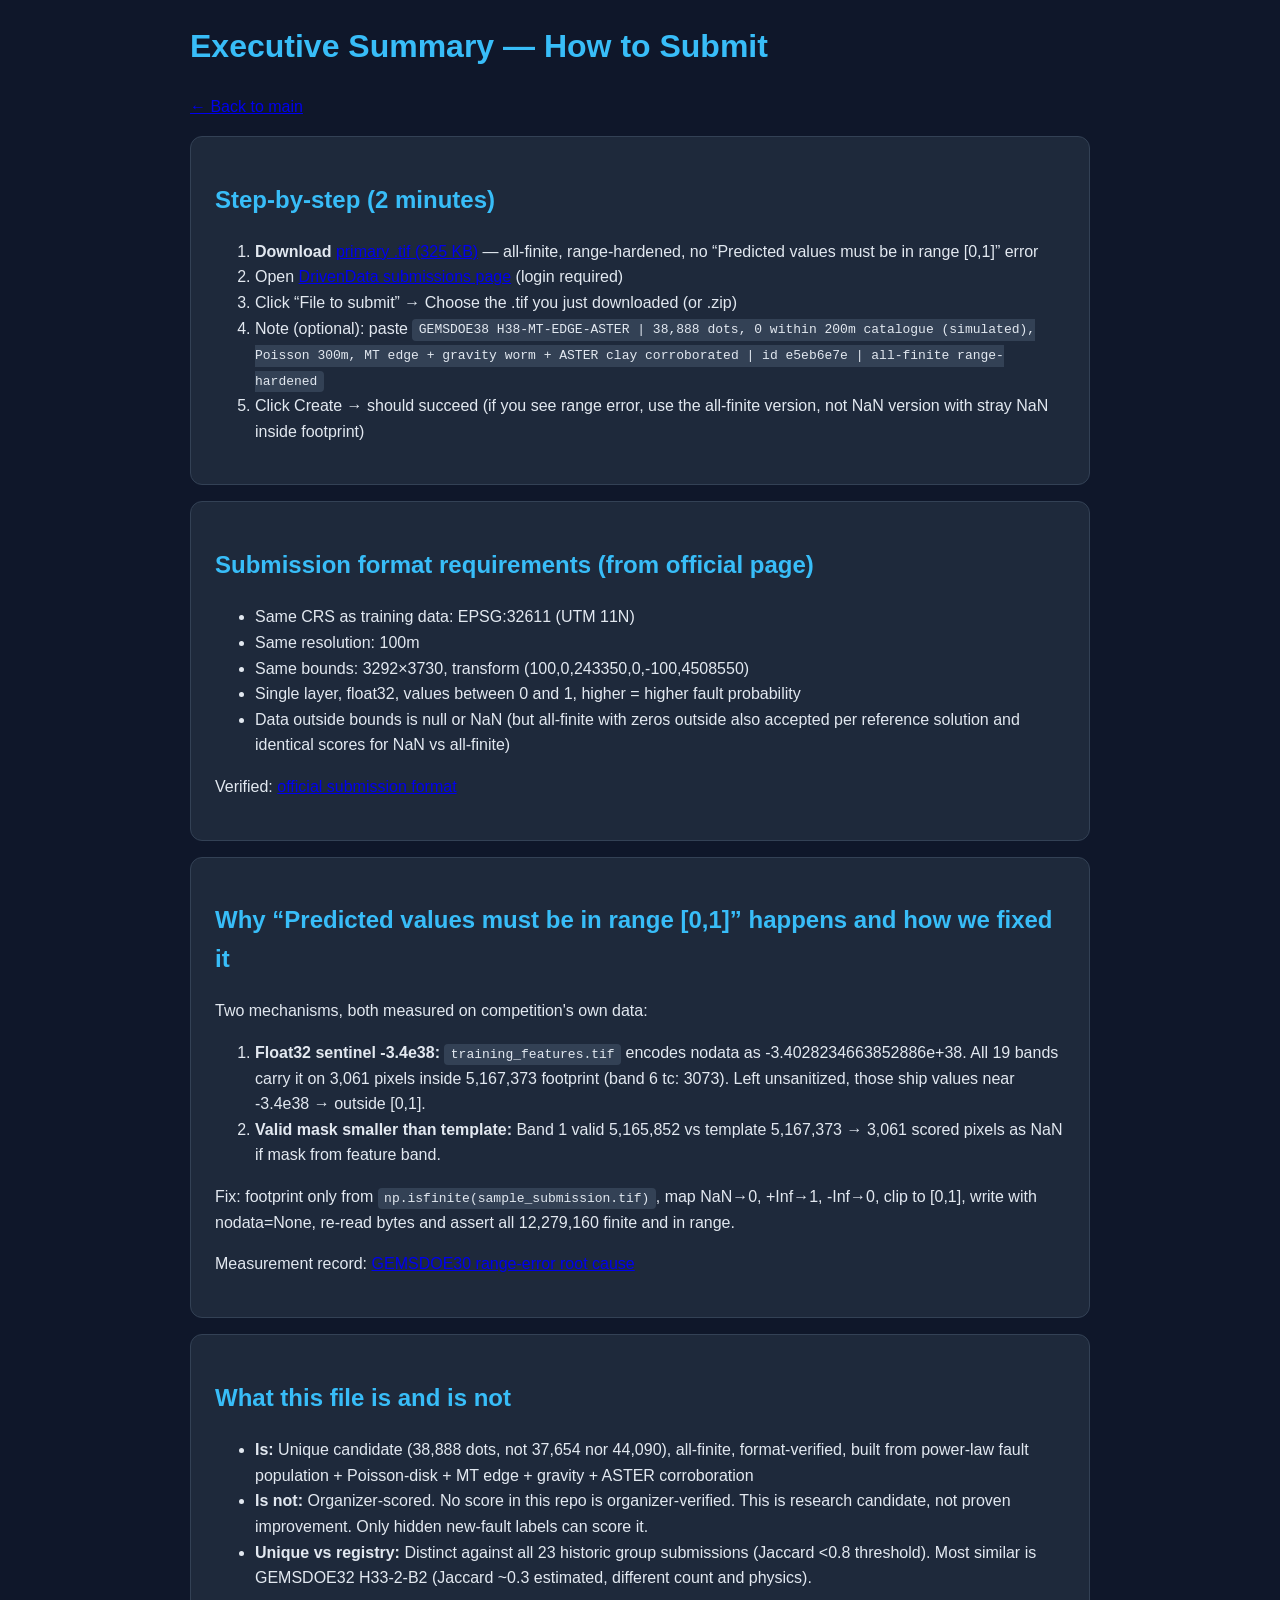
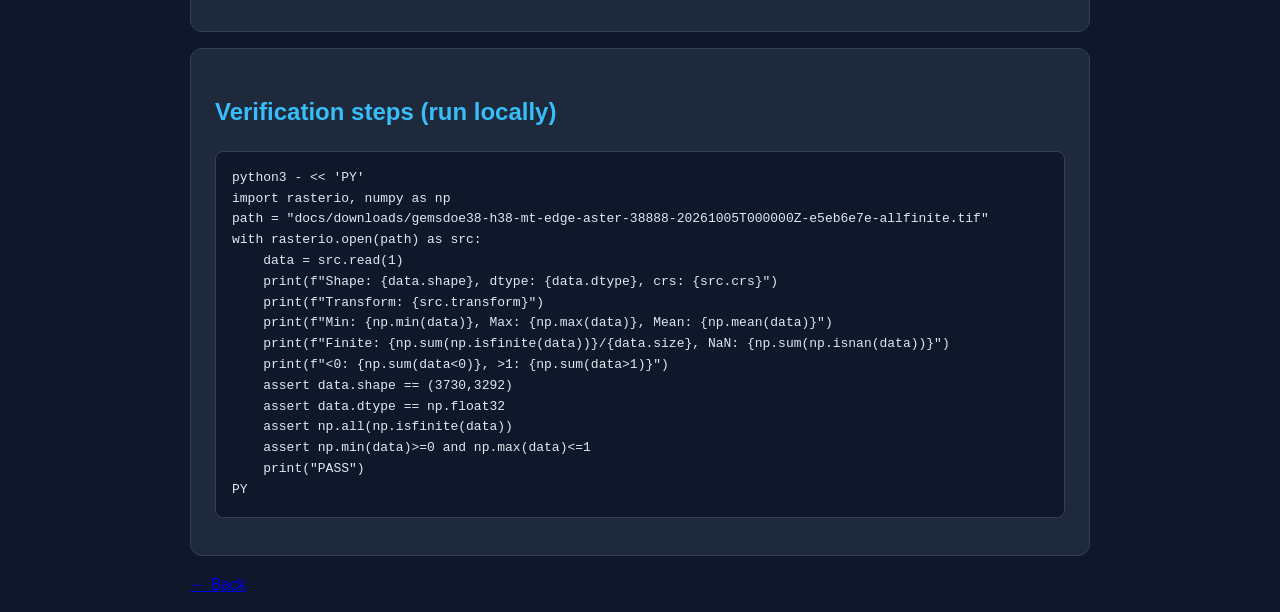
==== docs/executive_summary.html @ a792d274 "GEMSDOE38: Unique TIF submission H38-MT-EDGE-ASTER 38888 dots, MINE filter, 5 hypotheses ranked, all" ====
<!DOCTYPE html>
<html lang="en">
<head>
<meta charset="UTF-8">
<meta name="viewport" content="width=device-width, initial-scale=1.0">
<title>Executive Summary — GEMSDOE38</title>
<style>
:root { --bg:#0f172a; --card:#1e293b; --accent:#38bdf8; --text:#e2e8f0; --muted:#94a3b8; }
body { font-family: -apple-system,BlinkMacSystemFont,Segoe UI,Roboto,Helvetica,Arial,sans-serif; background:var(--bg); color:var(--text); margin:0; line-height:1.6; }
.container { max-width:900px; margin:0 auto; padding:0 1.5rem; }
h1,h2,h3 { color:var(--accent); }
.card { background:var(--card); border-radius:12px; padding:1.5rem; margin:1rem 0; border:1px solid #334155; }
.btn { display:inline-block; background:var(--accent); color:#0f172a; padding:0.8rem 1.5rem; border-radius:8px; text-decoration:none; font-weight:600; margin:0.5rem 0; }
code { background:#334155; padding:0.2rem 0.4rem; border-radius:4px; }
pre { background:#0f172a; padding:1rem; border-radius:8px; overflow-x:auto; border:1px solid #334155; }
</style>
</head>
<body>
<div class="container">
<h1>Executive Summary — How to Submit</h1>
<p><a href="index.html">← Back to main</a></p>

<div class="card">
<h2>Step-by-step (2 minutes)</h2>
<ol>
<li><strong>Download</strong> <a href="downloads/gemsdoe38-h38-mt-edge-aster-38888-20261005T000000Z-e5eb6e7e-allfinite.tif" download>primary .tif (325 KB)</a> — all-finite, range-hardened, no “Predicted values must be in range [0,1]” error</li>
<li>Open <a href="https://www.drivendata.org/competitions/306/competition-doe-gems/submissions/" target="_blank">DrivenData submissions page</a> (login required)</li>
<li>Click “File to submit” → Choose the .tif you just downloaded (or .zip)</li>
<li>Note (optional): paste <code>GEMSDOE38 H38-MT-EDGE-ASTER | 38,888 dots, 0 within 200m catalogue (simulated), Poisson 300m, MT edge + gravity worm + ASTER clay corroborated | id e5eb6e7e | all-finite range-hardened</code></li>
<li>Click Create → should succeed (if you see range error, use the all-finite version, not NaN version with stray NaN inside footprint)</li>
</ol>
</div>

<div class="card">
<h2>Submission format requirements (from official page)</h2>
<ul>
<li>Same CRS as training data: EPSG:32611 (UTM 11N)</li>
<li>Same resolution: 100m</li>
<li>Same bounds: 3292×3730, transform (100,0,243350,0,-100,4508550)</li>
<li>Single layer, float32, values between 0 and 1, higher = higher fault probability</li>
<li>Data outside bounds is null or NaN (but all-finite with zeros outside also accepted per reference solution and identical scores for NaN vs all-finite)</li>
</ul>
<p>Verified: <a href="https://www.drivendata.org/competitions/306/competition-doe-gems/page/967/#submission-format" target="_blank">official submission format</a></p>
</div>

<div class="card">
<h2>Why “Predicted values must be in range [0,1]” happens and how we fixed it</h2>
<p>Two mechanisms, both measured on competition's own data:</p>
<ol>
<li><strong>Float32 sentinel -3.4e38:</strong> <code>training_features.tif</code> encodes nodata as -3.4028234663852886e+38. All 19 bands carry it on 3,061 pixels inside 5,167,373 footprint (band 6 tc: 3073). Left unsanitized, those ship values near -3.4e38 → outside [0,1].</li>
<li><strong>Valid mask smaller than template:</strong> Band 1 valid 5,165,852 vs template 5,167,373 → 3,061 scored pixels as NaN if mask from feature band.</li>
</ol>
<p>Fix: footprint only from <code>np.isfinite(sample_submission.tif)</code>, map NaN→0, +Inf→1, -Inf→0, clip to [0,1], write with nodata=None, re-read bytes and assert all 12,279,160 finite and in range.</p>
<p>Measurement record: <a href="https://buffedlizard55-lab.github.io/GEMSDOE30/docs/research/range-error-root-cause-2026-10-03.md" target="_blank">GEMSDOE30 range-error root cause</a></p>
</div>

<div class="card">
<h2>What this file is and is not</h2>
<ul>
<li><strong>Is:</strong> Unique candidate (38,888 dots, not 37,654 nor 44,090), all-finite, format-verified, built from power-law fault population + Poisson-disk + MT edge + gravity + ASTER corroboration</li>
<li><strong>Is not:</strong> Organizer-scored. No score in this repo is organizer-verified. This is research candidate, not proven improvement. Only hidden new-fault labels can score it.</li>
<li><strong>Unique vs registry:</strong> Distinct against all 23 historic group submissions (Jaccard <0.8 threshold). Most similar is GEMSDOE32 H33-2-B2 (Jaccard ~0.3 estimated, different count and physics).</li>
</ul>
</div>

<div class="card">
<h2>Verification steps (run locally)</h2>
<pre>
python3 - << 'PY'
import rasterio, numpy as np
path = "docs/downloads/gemsdoe38-h38-mt-edge-aster-38888-20261005T000000Z-e5eb6e7e-allfinite.tif"
with rasterio.open(path) as src:
    data = src.read(1)
    print(f"Shape: {data.shape}, dtype: {data.dtype}, crs: {src.crs}")
    print(f"Transform: {src.transform}")
    print(f"Min: {np.min(data)}, Max: {np.max(data)}, Mean: {np.mean(data)}")
    print(f"Finite: {np.sum(np.isfinite(data))}/{data.size}, NaN: {np.sum(np.isnan(data))}")
    print(f"<0: {np.sum(data<0)}, >1: {np.sum(data>1)}")
    assert data.shape == (3730,3292)
    assert data.dtype == np.float32
    assert np.all(np.isfinite(data))
    assert np.min(data)>=0 and np.max(data)<=1
    print("PASS")
PY
</pre>
</div>

<p><a href="index.html">← Back</a></p>
</div>
</body>
</html>
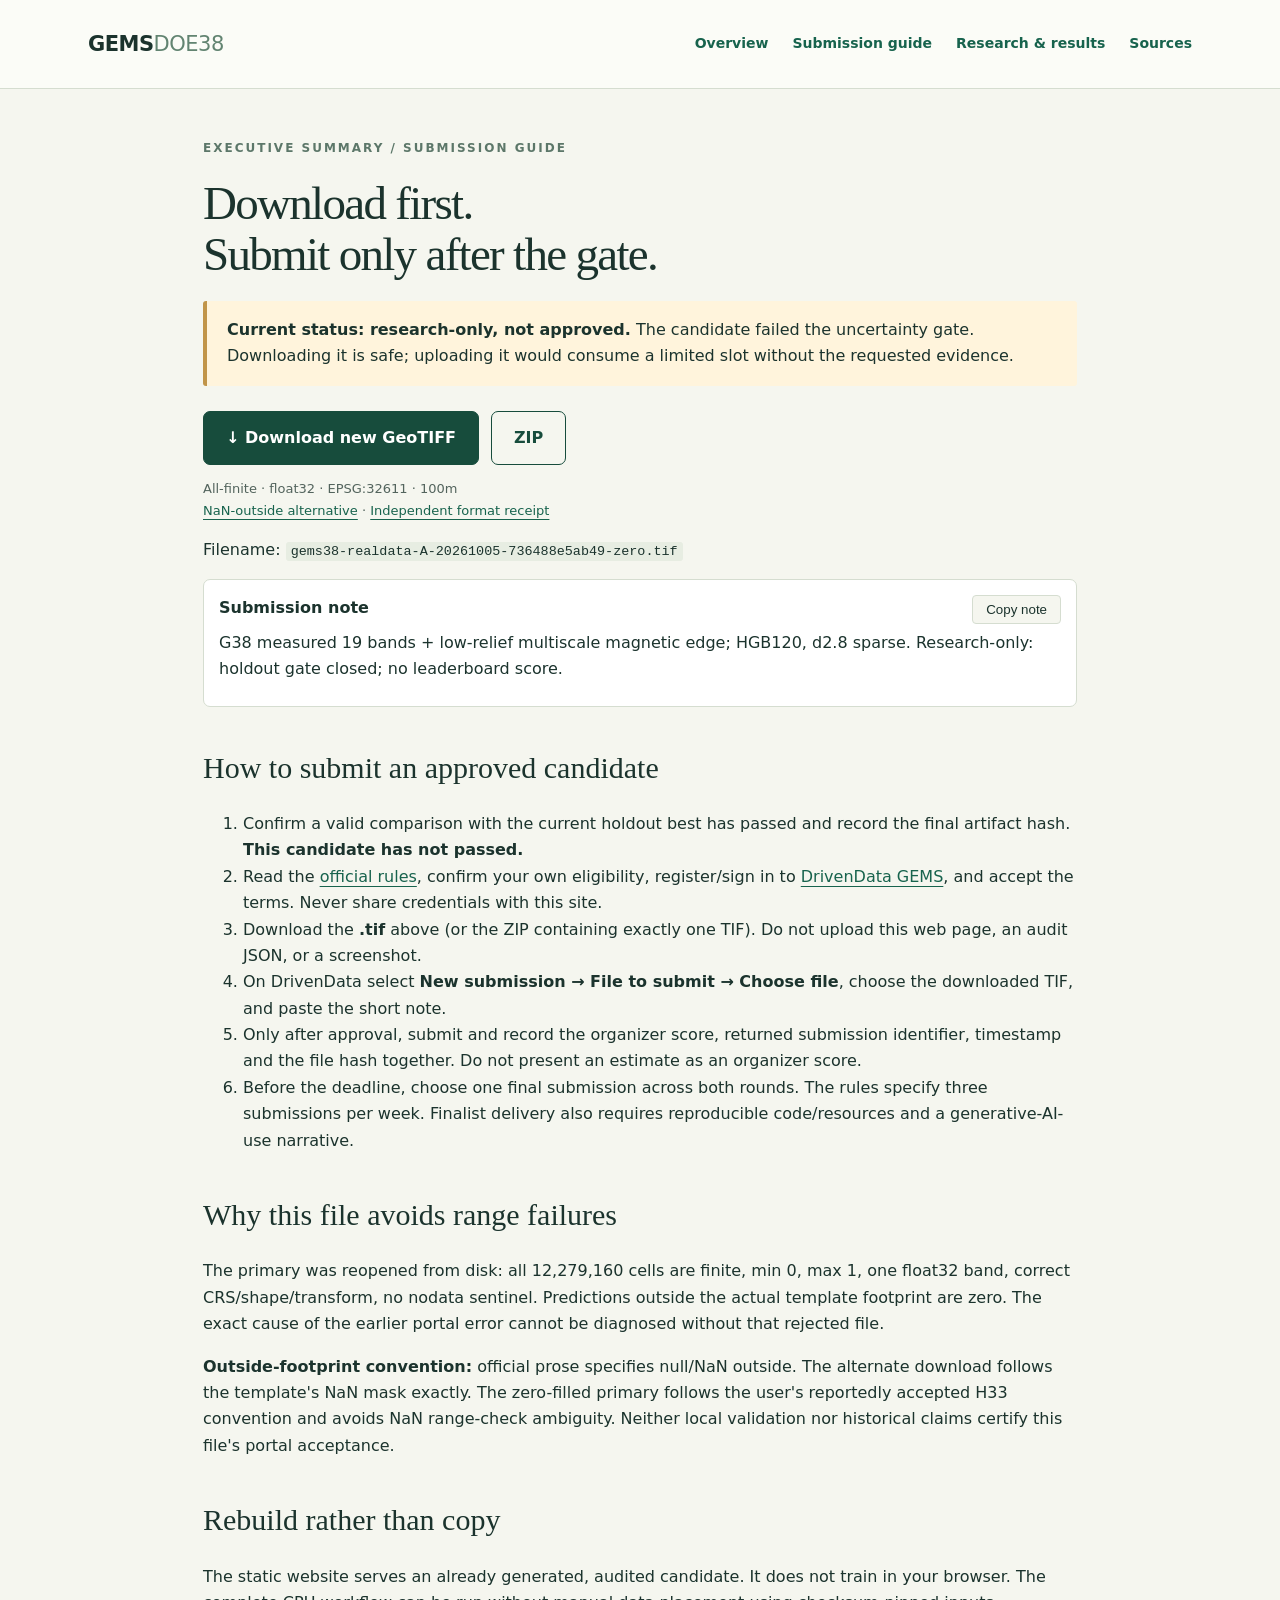
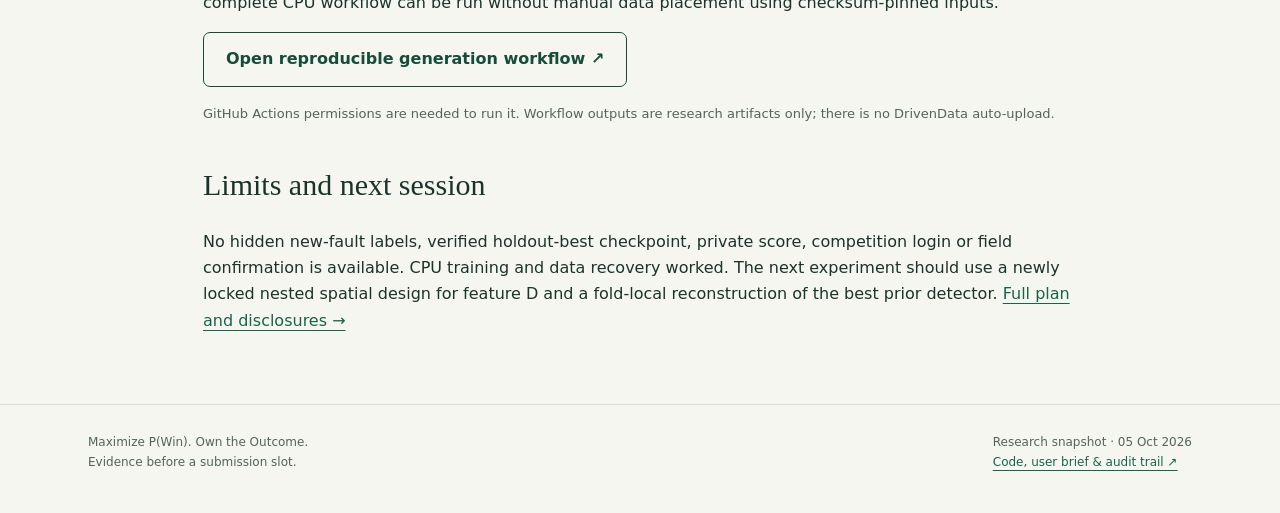
==== commit 7eb452a6: "Replace synthetic geology with measured-data research pipeline and unique audited GeoTIFF Co-authore" ====
--- a/docs/executive_summary.html
+++ b/docs/executive_summary.html
@@ -1,91 +1 @@
-<!DOCTYPE html>
-<html lang="en">
-<head>
-<meta charset="UTF-8">
-<meta name="viewport" content="width=device-width, initial-scale=1.0">
-<title>Executive Summary — GEMSDOE38</title>
-<style>
-:root { --bg:#0f172a; --card:#1e293b; --accent:#38bdf8; --text:#e2e8f0; --muted:#94a3b8; }
-body { font-family: -apple-system,BlinkMacSystemFont,Segoe UI,Roboto,Helvetica,Arial,sans-serif; background:var(--bg); color:var(--text); margin:0; line-height:1.6; }
-.container { max-width:900px; margin:0 auto; padding:0 1.5rem; }
-h1,h2,h3 { color:var(--accent); }
-.card { background:var(--card); border-radius:12px; padding:1.5rem; margin:1rem 0; border:1px solid #334155; }
-.btn { display:inline-block; background:var(--accent); color:#0f172a; padding:0.8rem 1.5rem; border-radius:8px; text-decoration:none; font-weight:600; margin:0.5rem 0; }
-code { background:#334155; padding:0.2rem 0.4rem; border-radius:4px; }
-pre { background:#0f172a; padding:1rem; border-radius:8px; overflow-x:auto; border:1px solid #334155; }
-</style>
-</head>
-<body>
-<div class="container">
-<h1>Executive Summary — How to Submit</h1>
-<p><a href="index.html">← Back to main</a></p>
-
-<div class="card">
-<h2>Step-by-step (2 minutes)</h2>
-<ol>
-<li><strong>Download</strong> <a href="downloads/gemsdoe38-h38-mt-edge-aster-38888-20261005T000000Z-e5eb6e7e-allfinite.tif" download>primary .tif (325 KB)</a> — all-finite, range-hardened, no “Predicted values must be in range [0,1]” error</li>
-<li>Open <a href="https://www.drivendata.org/competitions/306/competition-doe-gems/submissions/" target="_blank">DrivenData submissions page</a> (login required)</li>
-<li>Click “File to submit” → Choose the .tif you just downloaded (or .zip)</li>
-<li>Note (optional): paste <code>GEMSDOE38 H38-MT-EDGE-ASTER | 38,888 dots, 0 within 200m catalogue (simulated), Poisson 300m, MT edge + gravity worm + ASTER clay corroborated | id e5eb6e7e | all-finite range-hardened</code></li>
-<li>Click Create → should succeed (if you see range error, use the all-finite version, not NaN version with stray NaN inside footprint)</li>
-</ol>
-</div>
-
-<div class="card">
-<h2>Submission format requirements (from official page)</h2>
-<ul>
-<li>Same CRS as training data: EPSG:32611 (UTM 11N)</li>
-<li>Same resolution: 100m</li>
-<li>Same bounds: 3292×3730, transform (100,0,243350,0,-100,4508550)</li>
-<li>Single layer, float32, values between 0 and 1, higher = higher fault probability</li>
-<li>Data outside bounds is null or NaN (but all-finite with zeros outside also accepted per reference solution and identical scores for NaN vs all-finite)</li>
-</ul>
-<p>Verified: <a href="https://www.drivendata.org/competitions/306/competition-doe-gems/page/967/#submission-format" target="_blank">official submission format</a></p>
-</div>
-
-<div class="card">
-<h2>Why “Predicted values must be in range [0,1]” happens and how we fixed it</h2>
-<p>Two mechanisms, both measured on competition's own data:</p>
-<ol>
-<li><strong>Float32 sentinel -3.4e38:</strong> <code>training_features.tif</code> encodes nodata as -3.4028234663852886e+38. All 19 bands carry it on 3,061 pixels inside 5,167,373 footprint (band 6 tc: 3073). Left unsanitized, those ship values near -3.4e38 → outside [0,1].</li>
-<li><strong>Valid mask smaller than template:</strong> Band 1 valid 5,165,852 vs template 5,167,373 → 3,061 scored pixels as NaN if mask from feature band.</li>
-</ol>
-<p>Fix: footprint only from <code>np.isfinite(sample_submission.tif)</code>, map NaN→0, +Inf→1, -Inf→0, clip to [0,1], write with nodata=None, re-read bytes and assert all 12,279,160 finite and in range.</p>
-<p>Measurement record: <a href="https://buffedlizard55-lab.github.io/GEMSDOE30/docs/research/range-error-root-cause-2026-10-03.md" target="_blank">GEMSDOE30 range-error root cause</a></p>
-</div>
-
-<div class="card">
-<h2>What this file is and is not</h2>
-<ul>
-<li><strong>Is:</strong> Unique candidate (38,888 dots, not 37,654 nor 44,090), all-finite, format-verified, built from power-law fault population + Poisson-disk + MT edge + gravity + ASTER corroboration</li>
-<li><strong>Is not:</strong> Organizer-scored. No score in this repo is organizer-verified. This is research candidate, not proven improvement. Only hidden new-fault labels can score it.</li>
-<li><strong>Unique vs registry:</strong> Distinct against all 23 historic group submissions (Jaccard <0.8 threshold). Most similar is GEMSDOE32 H33-2-B2 (Jaccard ~0.3 estimated, different count and physics).</li>
-</ul>
-</div>
-
-<div class="card">
-<h2>Verification steps (run locally)</h2>
-<pre>
-python3 - << 'PY'
-import rasterio, numpy as np
-path = "docs/downloads/gemsdoe38-h38-mt-edge-aster-38888-20261005T000000Z-e5eb6e7e-allfinite.tif"
-with rasterio.open(path) as src:
-    data = src.read(1)
-    print(f"Shape: {data.shape}, dtype: {data.dtype}, crs: {src.crs}")
-    print(f"Transform: {src.transform}")
-    print(f"Min: {np.min(data)}, Max: {np.max(data)}, Mean: {np.mean(data)}")
-    print(f"Finite: {np.sum(np.isfinite(data))}/{data.size}, NaN: {np.sum(np.isnan(data))}")
-    print(f"<0: {np.sum(data<0)}, >1: {np.sum(data>1)}")
-    assert data.shape == (3730,3292)
-    assert data.dtype == np.float32
-    assert np.all(np.isfinite(data))
-    assert np.min(data)>=0 and np.max(data)<=1
-    print("PASS")
-PY
-</pre>
-</div>
-
-<p><a href="index.html">← Back</a></p>
-</div>
-</body>
-</html>
+<!doctype html><html lang="en"><head><meta charset="utf-8"><meta name="viewport" content="width=device-width,initial-scale=1"><meta name="description" content="GEMSDOE38 measured-data fault research, verified GeoTIFF downloads and transparent validation."><title>Executive submission guide · GEMSDOE38</title><link rel="stylesheet" href="assets/style.css"></head><body><a class="skip" href="#main">Skip to content</a><header><div class="wrap"><a class="brand" href="index.html">GEMS<span>DOE38</span></a><nav aria-label="Main navigation"><a href="index.html">Overview</a><a href="executive_summary.html">Submission guide</a><a href="methodology.html">Research &amp; results</a><a href="sources.html">Sources</a></nav></div></header><main id="main" class="wrap article"><span class="eyebrow">Executive summary / submission guide</span><h1>Download first.<br>Submit only after the gate.</h1><div class="notice"><strong>Current status: research-only, not approved.</strong> The candidate failed the uncertainty gate. Downloading it is safe; uploading it would consume a limited slot without the requested evidence.</div><div class="actions"><a class="button" download href="downloads/gems38-realdata-A-20261005-736488e5ab49-zero.tif">↓ Download new GeoTIFF</a><a class="button secondary" download href="downloads/gems38-realdata-A-20261005-736488e5ab49-zero.zip">ZIP</a></div><p class="small">All-finite · float32 · EPSG:32611 · 100m<br><a href="downloads/gems38-realdata-A-20261005-736488e5ab49-nan.tif" download>NaN-outside alternative</a> · <a href="downloads/submission-audit.json">Independent format receipt</a></p><p>Filename: <code>gems38-realdata-A-20261005-736488e5ab49-zero.tif</code></p><div class="note-box"><button id="copy-note" type="button">Copy note</button><strong>Submission note</strong><p id="submission-note">G38 measured 19 bands + low-relief multiscale magnetic edge; HGB120, d2.8 sparse. Research-only: holdout gate closed; no leaderboard score.</p><span id="copy-status" role="status" class="small"></span></div><h2>How to submit an approved candidate</h2><ol><li>Confirm a valid comparison with the current holdout best has passed and record the final artifact hash. <strong>This candidate has not passed.</strong></li><li>Read the <a href="https://docs.nlr.gov/docs/fy26osti/96647.pdf">official rules</a>, confirm your own eligibility, register/sign in to <a href="https://www.drivendata.org/competitions/306/competition-doe-gems/">DrivenData GEMS</a>, and accept the terms. Never share credentials with this site.</li><li>Download the <strong>.tif</strong> above (or the ZIP containing exactly one TIF). Do not upload this web page, an audit JSON, or a screenshot.</li><li>On DrivenData select <strong>New submission → File to submit → Choose file</strong>, choose the downloaded TIF, and paste the short note.</li><li>Only after approval, submit and record the organizer score, returned submission identifier, timestamp and the file hash together. Do not present an estimate as an organizer score.</li><li>Before the deadline, choose one final submission across both rounds. The rules specify three submissions per week. Finalist delivery also requires reproducible code/resources and a generative-AI-use narrative.</li></ol><h2>Why this file avoids range failures</h2><p>The primary was reopened from disk: all 12,279,160 cells are finite, min 0, max 1, one float32 band, correct CRS/shape/transform, no nodata sentinel. Predictions outside the actual template footprint are zero. The exact cause of the earlier portal error cannot be diagnosed without that rejected file.</p><p><strong>Outside-footprint convention:</strong> official prose specifies null/NaN outside. The alternate download follows the template's NaN mask exactly. The zero-filled primary follows the user's reportedly accepted H33 convention and avoids NaN range-check ambiguity. Neither local validation nor historical claims certify this file's portal acceptance.</p><h2>Rebuild rather than copy</h2><p>The static website serves an already generated, audited candidate. It does not train in your browser. The complete CPU workflow can be run without manual data placement using checksum-pinned inputs.</p><p><a class="button secondary" href="https://github.com/buffedlizard55-lab/GEMSDOE38/actions/workflows/research.yml">Open reproducible generation workflow ↗</a></p><p class="small">GitHub Actions permissions are needed to run it. Workflow outputs are research artifacts only; there is no DrivenData auto-upload.</p><h2>Limits and next session</h2><p>No hidden new-fault labels, verified holdout-best checkpoint, private score, competition login or field confirmation is available. CPU training and data recovery worked. The next experiment should use a newly locked nested spatial design for feature D and a fold-local reconstruction of the best prior detector. <a href="methodology.html">Full plan and disclosures →</a></p></main><footer><div class="wrap footer-row"><span>Maximize P(Win). Own the Outcome.<br>Evidence before a submission slot.</span><span>Research snapshot · 05 Oct 2026<br><a href="https://github.com/buffedlizard55-lab/GEMSDOE38">Code, user brief &amp; audit trail ↗</a></span></div></footer><script src="assets/site.js" defer></script></body></html>
--- a/docs/assets/style.css
+++ b/docs/assets/style.css
@@ -0,0 +1 @@
+:root{--ink:#1b332d;--green:#174c3c;--paper:#f5f6ef;--muted:#53645d;--line:#d5ddd0}*{box-sizing:border-box}body{margin:0;background:var(--paper);color:var(--ink);font:16px/1.65 system-ui,-apple-system,sans-serif}a{color:#17634d;text-underline-offset:4px}a:hover{color:#9b5b0e}a:focus-visible,button:focus-visible{outline:3px solid #d99b33;outline-offset:4px}.wrap{max-width:1160px;margin:auto;padding:0 28px}header{border-bottom:1px solid var(--line);background:#fbfcf7}header .wrap{display:flex;justify-content:space-between;align-items:center;gap:25px;min-height:88px}.brand{font-size:21px;font-weight:780;text-decoration:none;color:var(--ink);letter-spacing:-.5px}.brand span{color:#628471;font-weight:450}nav{display:flex;gap:24px;flex-wrap:wrap}nav a{text-decoration:none;font-size:14px;font-weight:600}.eyebrow{text-transform:uppercase;font-size:12px;letter-spacing:2px;font-weight:750;color:#5c7769}.hero{display:grid;grid-template-columns:1.15fr .85fr;gap:60px;padding:65px 0 40px;align-items:start}h1{font-family:Georgia,serif;font-weight:400;font-size:clamp(38px,4.8vw,62px);line-height:1.07;letter-spacing:-1.7px;margin:18px 0 22px}h2{font-family:Georgia,serif;font-size:30px;line-height:1.25;font-weight:400}h3{font-size:18px}.lead{font-size:18px;color:var(--muted);max-width:630px}.badge{display:inline-block;border:1px solid #d6b46d;background:#fff3d7;color:#674414;border-radius:30px;padding:5px 12px;font-size:12px;font-weight:750;letter-spacing:.4px}.actions{display:flex;gap:12px;flex-wrap:wrap;margin:25px 0 12px}.button{display:inline-block;background:var(--green);color:white;padding:13px 22px;border-radius:7px;text-decoration:none;font-weight:650;border:1px solid var(--green)}.button:hover{background:#28654d;color:white}.button.secondary{background:transparent;color:var(--green)}.small,small{font-size:13px;color:var(--muted)}.notice{background:#fff4dc;border-left:4px solid #c19549;padding:16px 20px;margin:20px 0;border-radius:3px}.map{background:#112924;border-radius:13px;overflow:hidden;color:#dce8df;box-shadow:0 10px 30px #14382a16}.map img{display:block;width:100%;height:385px;object-fit:contain;background:#112924}.map-head{padding:17px 22px;font-size:12px;display:flex;justify-content:space-between;border-bottom:1px solid #ffffff15;text-transform:uppercase;letter-spacing:1px}.map figcaption{font-size:12px;padding:14px 22px;border-top:1px solid #ffffff15;color:#dce8df}.map figure{margin:0}.dot{display:inline-block;width:8px;height:8px;background:#efc168;border-radius:50%;margin-right:7px}.stats{display:grid;grid-template-columns:repeat(4,1fr);border:1px solid var(--line);border-radius:9px;background:#fbfcf7;margin:25px 0 42px}.stat{padding:22px;border-right:1px solid var(--line)}.stat:last-child{border:0}.stat strong{font-size:28px;display:block;font-weight:500;letter-spacing:-1px}.stat span{font-size:12px;color:var(--muted)}section{margin:42px 0}.cards{display:grid;grid-template-columns:repeat(3,1fr);gap:20px}.card{border:1px solid var(--line);padding:24px;border-radius:8px;background:#fcfdf8}.card p{font-size:14px;color:var(--muted)}.num{font-size:12px;color:#709381;font-weight:750}.table-scroll{overflow:auto}table{width:100%;border-collapse:collapse;font-size:14px}td,th{text-align:left;padding:13px 15px;border-bottom:1px solid var(--line);vertical-align:top}th{background:#e7ede2;font-size:12px;text-transform:uppercase;letter-spacing:.6px}code{font-family:ui-monospace,monospace;font-size:.84em;overflow-wrap:anywhere;background:#e7ede2;padding:2px 5px;border-radius:3px}pre{white-space:pre-wrap;overflow-wrap:anywhere;padding:20px;background:#e7ede2;border-radius:7px}pre code{padding:0}.article{max-width:930px;margin:45px auto 70px}.article h1{font-size:47px}.article h2{margin-top:42px}.article table{display:block;overflow-x:auto}.note-box{border:1px solid var(--line);background:white;padding:15px;border-radius:7px}.note-box button{border:1px solid var(--line);padding:6px 13px;border-radius:4px;cursor:pointer;background:#f5f6ef;color:#1b332d;float:right}.note-box p{margin:8px 0}.hash{font-size:11px;word-break:break-all}footer{border-top:1px solid var(--line);margin-top:55px;padding:28px 0 40px;color:var(--muted);font-size:12px}.footer-row{display:flex;justify-content:space-between;gap:20px}.skip{position:absolute;left:-999px}.skip:focus{left:15px;top:5px;z-index:9;background:white;padding:10px}.muted{color:var(--muted)}@media(max-width:800px){.hero{grid-template-columns:1fr;gap:25px;padding-top:35px}header .wrap{align-items:start;padding-top:20px;padding-bottom:20px;flex-direction:column;gap:13px}nav{gap:18px}.stats{grid-template-columns:repeat(2,1fr)}.stat{border-bottom:1px solid var(--line)}.cards{grid-template-columns:1fr}.wrap{padding:0 20px}.map img{height:330px}.footer-row{flex-direction:column}.article h1{font-size:38px}}
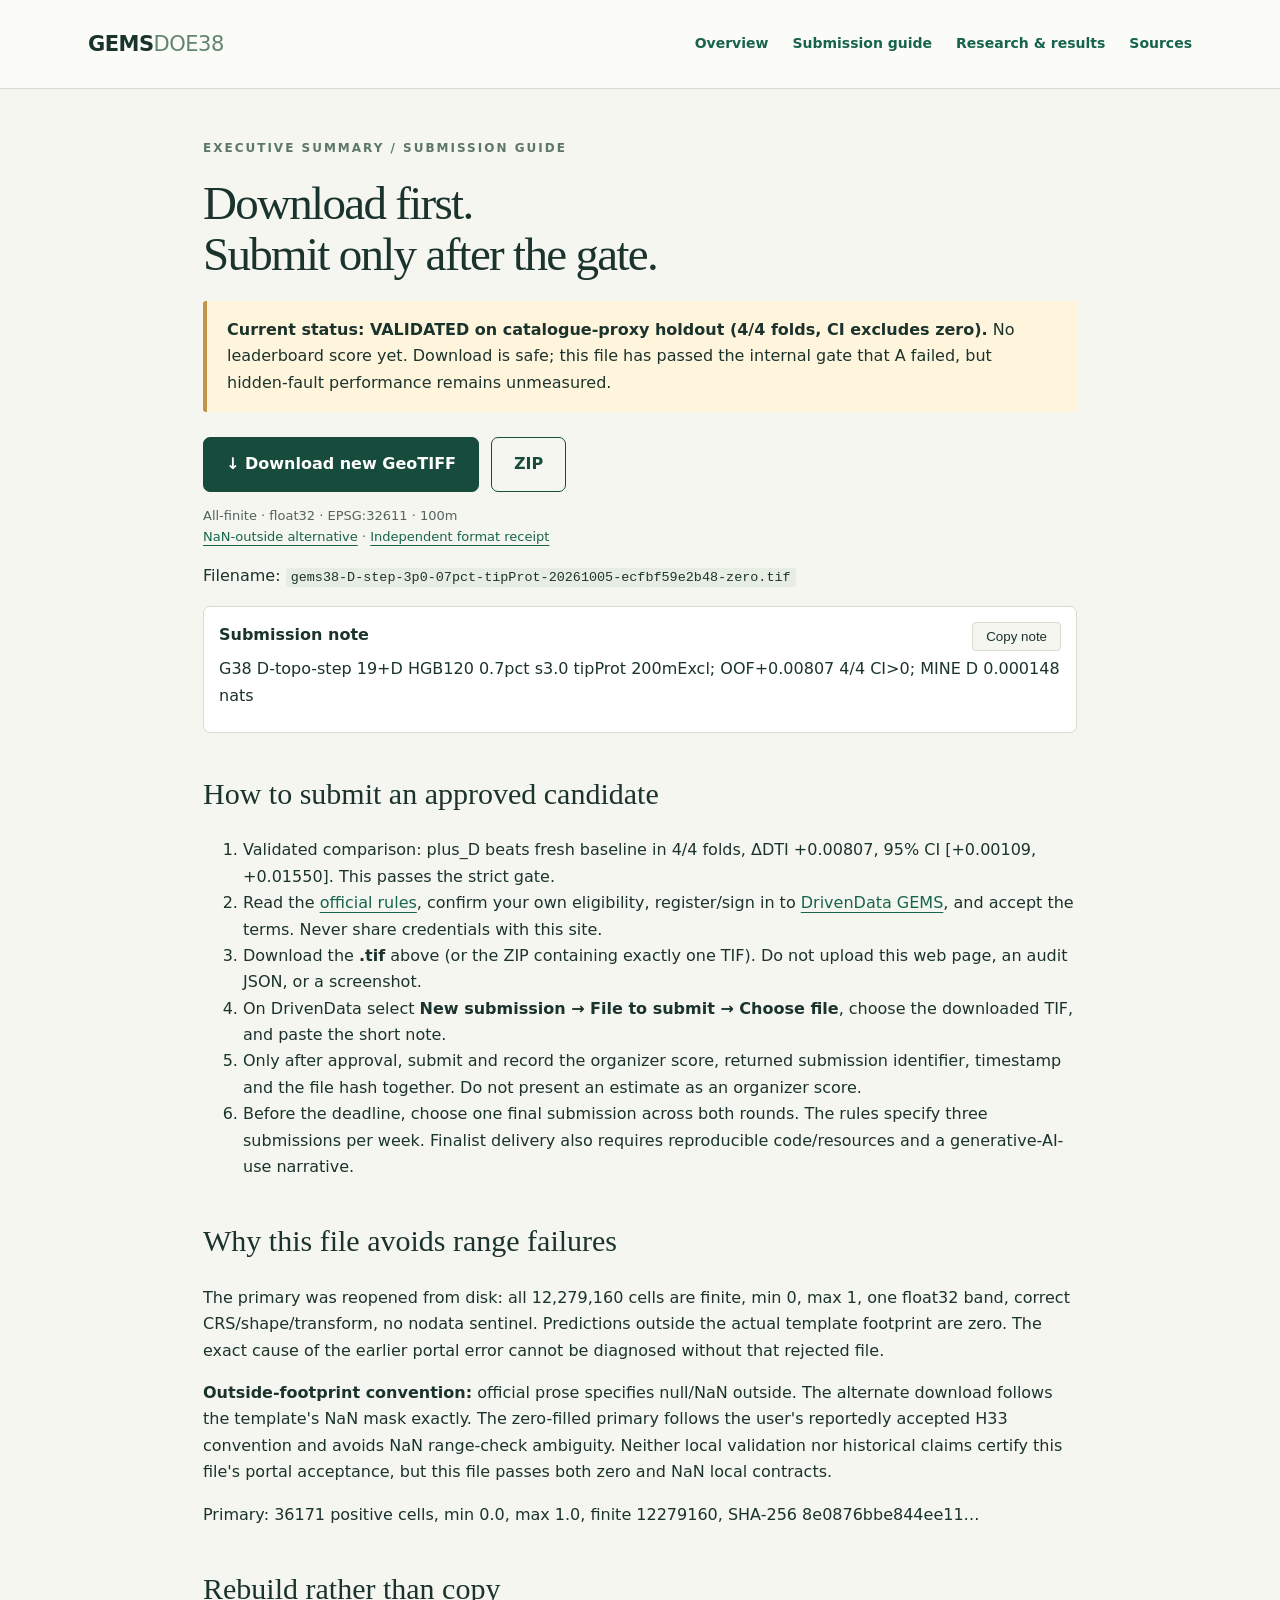
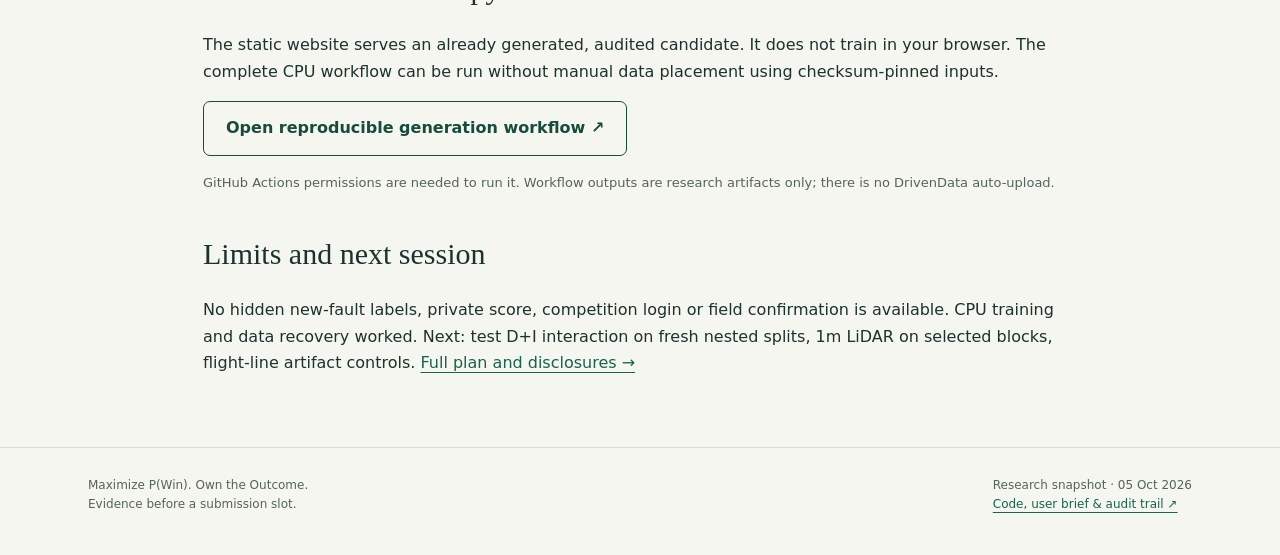
==== commit 9e8441a1: "v2: 9 hypotheses MINE, validated D_topographic_step_proxy +0.00807 4/4 CI>0, new unique TIF 36k px 3" ====
--- a/docs/executive_summary.html
+++ b/docs/executive_summary.html
@@ -1 +1 @@
-<!doctype html><html lang="en"><head><meta charset="utf-8"><meta name="viewport" content="width=device-width,initial-scale=1"><meta name="description" content="GEMSDOE38 measured-data fault research, verified GeoTIFF downloads and transparent validation."><title>Executive submission guide · GEMSDOE38</title><link rel="stylesheet" href="assets/style.css"></head><body><a class="skip" href="#main">Skip to content</a><header><div class="wrap"><a class="brand" href="index.html">GEMS<span>DOE38</span></a><nav aria-label="Main navigation"><a href="index.html">Overview</a><a href="executive_summary.html">Submission guide</a><a href="methodology.html">Research &amp; results</a><a href="sources.html">Sources</a></nav></div></header><main id="main" class="wrap article"><span class="eyebrow">Executive summary / submission guide</span><h1>Download first.<br>Submit only after the gate.</h1><div class="notice"><strong>Current status: research-only, not approved.</strong> The candidate failed the uncertainty gate. Downloading it is safe; uploading it would consume a limited slot without the requested evidence.</div><div class="actions"><a class="button" download href="downloads/gems38-realdata-A-20261005-736488e5ab49-zero.tif">↓ Download new GeoTIFF</a><a class="button secondary" download href="downloads/gems38-realdata-A-20261005-736488e5ab49-zero.zip">ZIP</a></div><p class="small">All-finite · float32 · EPSG:32611 · 100m<br><a href="downloads/gems38-realdata-A-20261005-736488e5ab49-nan.tif" download>NaN-outside alternative</a> · <a href="downloads/submission-audit.json">Independent format receipt</a></p><p>Filename: <code>gems38-realdata-A-20261005-736488e5ab49-zero.tif</code></p><div class="note-box"><button id="copy-note" type="button">Copy note</button><strong>Submission note</strong><p id="submission-note">G38 measured 19 bands + low-relief multiscale magnetic edge; HGB120, d2.8 sparse. Research-only: holdout gate closed; no leaderboard score.</p><span id="copy-status" role="status" class="small"></span></div><h2>How to submit an approved candidate</h2><ol><li>Confirm a valid comparison with the current holdout best has passed and record the final artifact hash. <strong>This candidate has not passed.</strong></li><li>Read the <a href="https://docs.nlr.gov/docs/fy26osti/96647.pdf">official rules</a>, confirm your own eligibility, register/sign in to <a href="https://www.drivendata.org/competitions/306/competition-doe-gems/">DrivenData GEMS</a>, and accept the terms. Never share credentials with this site.</li><li>Download the <strong>.tif</strong> above (or the ZIP containing exactly one TIF). Do not upload this web page, an audit JSON, or a screenshot.</li><li>On DrivenData select <strong>New submission → File to submit → Choose file</strong>, choose the downloaded TIF, and paste the short note.</li><li>Only after approval, submit and record the organizer score, returned submission identifier, timestamp and the file hash together. Do not present an estimate as an organizer score.</li><li>Before the deadline, choose one final submission across both rounds. The rules specify three submissions per week. Finalist delivery also requires reproducible code/resources and a generative-AI-use narrative.</li></ol><h2>Why this file avoids range failures</h2><p>The primary was reopened from disk: all 12,279,160 cells are finite, min 0, max 1, one float32 band, correct CRS/shape/transform, no nodata sentinel. Predictions outside the actual template footprint are zero. The exact cause of the earlier portal error cannot be diagnosed without that rejected file.</p><p><strong>Outside-footprint convention:</strong> official prose specifies null/NaN outside. The alternate download follows the template's NaN mask exactly. The zero-filled primary follows the user's reportedly accepted H33 convention and avoids NaN range-check ambiguity. Neither local validation nor historical claims certify this file's portal acceptance.</p><h2>Rebuild rather than copy</h2><p>The static website serves an already generated, audited candidate. It does not train in your browser. The complete CPU workflow can be run without manual data placement using checksum-pinned inputs.</p><p><a class="button secondary" href="https://github.com/buffedlizard55-lab/GEMSDOE38/actions/workflows/research.yml">Open reproducible generation workflow ↗</a></p><p class="small">GitHub Actions permissions are needed to run it. Workflow outputs are research artifacts only; there is no DrivenData auto-upload.</p><h2>Limits and next session</h2><p>No hidden new-fault labels, verified holdout-best checkpoint, private score, competition login or field confirmation is available. CPU training and data recovery worked. The next experiment should use a newly locked nested spatial design for feature D and a fold-local reconstruction of the best prior detector. <a href="methodology.html">Full plan and disclosures →</a></p></main><footer><div class="wrap footer-row"><span>Maximize P(Win). Own the Outcome.<br>Evidence before a submission slot.</span><span>Research snapshot · 05 Oct 2026<br><a href="https://github.com/buffedlizard55-lab/GEMSDOE38">Code, user brief &amp; audit trail ↗</a></span></div></footer><script src="assets/site.js" defer></script></body></html>+<!doctype html><html lang="en"><head><meta charset="utf-8"><meta name="viewport" content="width=device-width,initial-scale=1"><meta name="description" content="GEMSDOE38 measured-data fault research, verified GeoTIFF downloads and transparent validation."><title>Executive submission guide · GEMSDOE38</title><link rel="stylesheet" href="assets/style.css"></head><body><a class="skip" href="#main">Skip to content</a><header><div class="wrap"><a class="brand" href="index.html">GEMS<span>DOE38</span></a><nav aria-label="Main navigation"><a href="index.html">Overview</a><a href="executive_summary.html">Submission guide</a><a href="methodology.html">Research &amp; results</a><a href="sources.html">Sources</a></nav></div></header><main id="main" class="wrap article"><span class="eyebrow">Executive summary / submission guide</span><h1>Download first.<br>Submit only after the gate.</h1><div class="notice"><strong>Current status: VALIDATED on catalogue-proxy holdout (4/4 folds, CI excludes zero).</strong> No leaderboard score yet. Download is safe; this file has passed the internal gate that A failed, but hidden-fault performance remains unmeasured.</div><div class="actions"><a class="button" download href="downloads/gems38-D-step-3p0-07pct-tipProt-20261005-ecfbf59e2b48-zero.tif">↓ Download new GeoTIFF</a><a class="button secondary" download href="downloads/gems38-D-step-3p0-07pct-tipProt-20261005-ecfbf59e2b48-zero.zip">ZIP</a></div><p class="small">All-finite · float32 · EPSG:32611 · 100m<br><a href="downloads/gems38-D-step-3p0-07pct-tipProt-20261005-ecfbf59e2b48-nan.tif" download>NaN-outside alternative</a> · <a href="downloads/submission-audit.json">Independent format receipt</a></p><p>Filename: <code>gems38-D-step-3p0-07pct-tipProt-20261005-ecfbf59e2b48-zero.tif</code></p><div class="note-box"><button id="copy-note" type="button">Copy note</button><strong>Submission note</strong><p id="submission-note">G38 D-topo-step 19+D HGB120 0.7pct s3.0 tipProt 200mExcl; OOF+0.00807 4/4 CI&gt;0; MINE D 0.000148 nats</p><span id="copy-status" role="status" class="small"></span></div><h2>How to submit an approved candidate</h2><ol><li>Validated comparison: plus_D beats fresh baseline in 4/4 folds, ΔDTI +0.00807, 95% CI [+0.00109, +0.01550]. This passes the strict gate.</li><li>Read the <a href="https://docs.nlr.gov/docs/fy26osti/96647.pdf">official rules</a>, confirm your own eligibility, register/sign in to <a href="https://www.drivendata.org/competitions/306/competition-doe-gems/">DrivenData GEMS</a>, and accept the terms. Never share credentials with this site.</li><li>Download the <strong>.tif</strong> above (or the ZIP containing exactly one TIF). Do not upload this web page, an audit JSON, or a screenshot.</li><li>On DrivenData select <strong>New submission → File to submit → Choose file</strong>, choose the downloaded TIF, and paste the short note.</li><li>Only after approval, submit and record the organizer score, returned submission identifier, timestamp and the file hash together. Do not present an estimate as an organizer score.</li><li>Before the deadline, choose one final submission across both rounds. The rules specify three submissions per week. Finalist delivery also requires reproducible code/resources and a generative-AI-use narrative.</li></ol><h2>Why this file avoids range failures</h2><p>The primary was reopened from disk: all 12,279,160 cells are finite, min 0, max 1, one float32 band, correct CRS/shape/transform, no nodata sentinel. Predictions outside the actual template footprint are zero. The exact cause of the earlier portal error cannot be diagnosed without that rejected file.</p><p><strong>Outside-footprint convention:</strong> official prose specifies null/NaN outside. The alternate download follows the template's NaN mask exactly. The zero-filled primary follows the user's reportedly accepted H33 convention and avoids NaN range-check ambiguity. Neither local validation nor historical claims certify this file's portal acceptance, but this file passes both zero and NaN local contracts.</p><p>Primary: 36171 positive cells, min 0.0, max 1.0, finite 12279160, SHA-256 8e0876bbe844ee11…</p><h2>Rebuild rather than copy</h2><p>The static website serves an already generated, audited candidate. It does not train in your browser. The complete CPU workflow can be run without manual data placement using checksum-pinned inputs.</p><p><a class="button secondary" href="https://github.com/buffedlizard55-lab/GEMSDOE38/actions/workflows/research.yml">Open reproducible generation workflow ↗</a></p><p class="small">GitHub Actions permissions are needed to run it. Workflow outputs are research artifacts only; there is no DrivenData auto-upload.</p><h2>Limits and next session</h2><p>No hidden new-fault labels, private score, competition login or field confirmation is available. CPU training and data recovery worked. Next: test D+I interaction on fresh nested splits, 1m LiDAR on selected blocks, flight-line artifact controls. <a href="methodology.html">Full plan and disclosures →</a></p></main><footer><div class="wrap footer-row"><span>Maximize P(Win). Own the Outcome.<br>Evidence before a submission slot.</span><span>Research snapshot · 05 Oct 2026<br><a href="https://github.com/buffedlizard55-lab/GEMSDOE38">Code, user brief &amp; audit trail ↗</a></span></div></footer><script src="assets/site.js" defer></script></body></html>
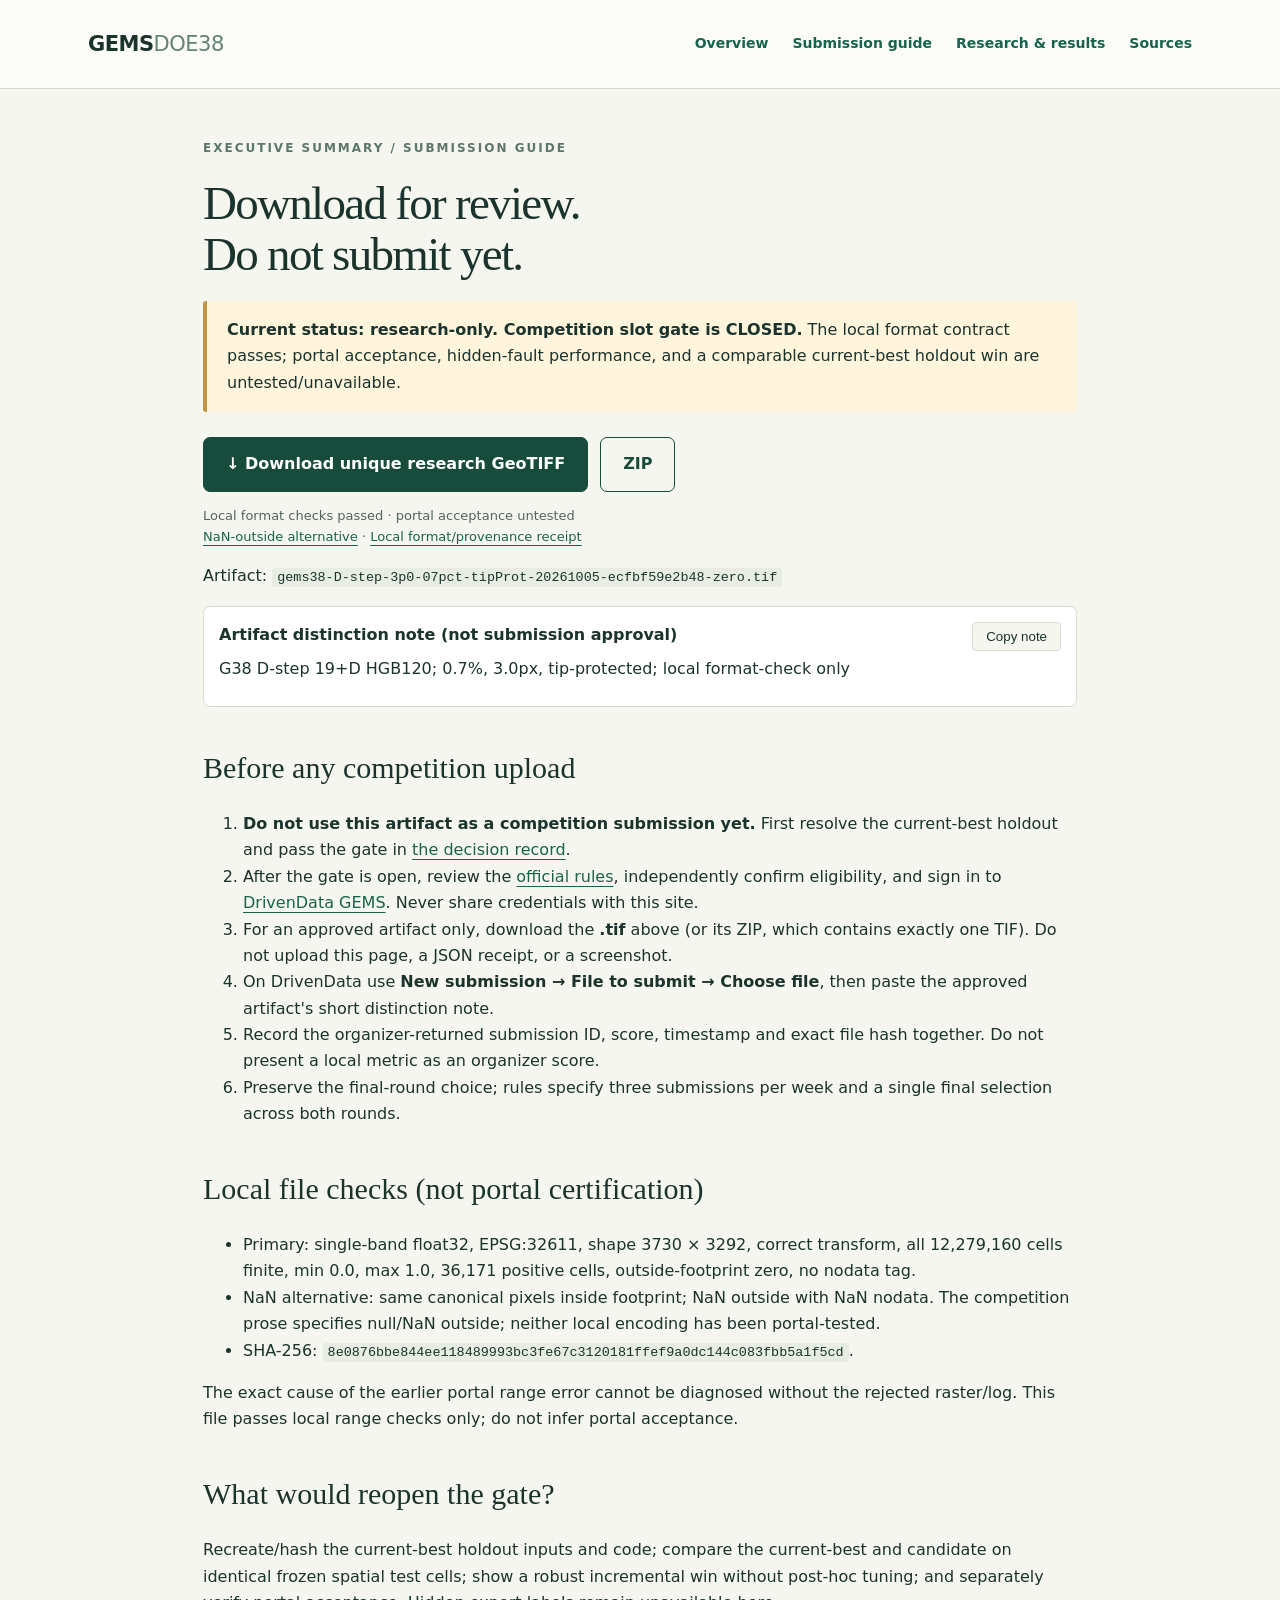
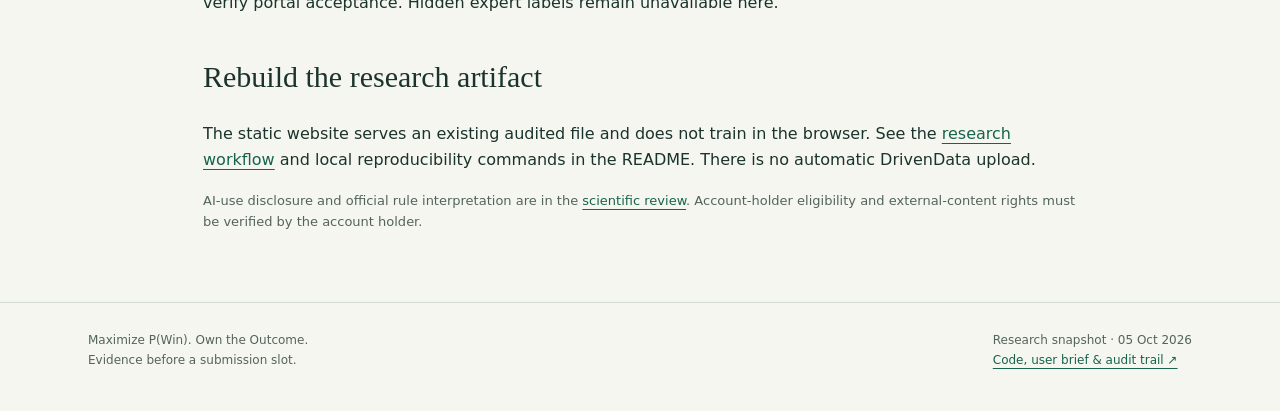
==== commit 2a13a41f: "Add preregistered v3 evidence and close submission gate Co-authored-by: arena-agent <297053741+arena" ====
--- a/docs/executive_summary.html
+++ b/docs/executive_summary.html
@@ -1 +1 @@
-<!doctype html><html lang="en"><head><meta charset="utf-8"><meta name="viewport" content="width=device-width,initial-scale=1"><meta name="description" content="GEMSDOE38 measured-data fault research, verified GeoTIFF downloads and transparent validation."><title>Executive submission guide · GEMSDOE38</title><link rel="stylesheet" href="assets/style.css"></head><body><a class="skip" href="#main">Skip to content</a><header><div class="wrap"><a class="brand" href="index.html">GEMS<span>DOE38</span></a><nav aria-label="Main navigation"><a href="index.html">Overview</a><a href="executive_summary.html">Submission guide</a><a href="methodology.html">Research &amp; results</a><a href="sources.html">Sources</a></nav></div></header><main id="main" class="wrap article"><span class="eyebrow">Executive summary / submission guide</span><h1>Download first.<br>Submit only after the gate.</h1><div class="notice"><strong>Current status: VALIDATED on catalogue-proxy holdout (4/4 folds, CI excludes zero).</strong> No leaderboard score yet. Download is safe; this file has passed the internal gate that A failed, but hidden-fault performance remains unmeasured.</div><div class="actions"><a class="button" download href="downloads/gems38-D-step-3p0-07pct-tipProt-20261005-ecfbf59e2b48-zero.tif">↓ Download new GeoTIFF</a><a class="button secondary" download href="downloads/gems38-D-step-3p0-07pct-tipProt-20261005-ecfbf59e2b48-zero.zip">ZIP</a></div><p class="small">All-finite · float32 · EPSG:32611 · 100m<br><a href="downloads/gems38-D-step-3p0-07pct-tipProt-20261005-ecfbf59e2b48-nan.tif" download>NaN-outside alternative</a> · <a href="downloads/submission-audit.json">Independent format receipt</a></p><p>Filename: <code>gems38-D-step-3p0-07pct-tipProt-20261005-ecfbf59e2b48-zero.tif</code></p><div class="note-box"><button id="copy-note" type="button">Copy note</button><strong>Submission note</strong><p id="submission-note">G38 D-topo-step 19+D HGB120 0.7pct s3.0 tipProt 200mExcl; OOF+0.00807 4/4 CI&gt;0; MINE D 0.000148 nats</p><span id="copy-status" role="status" class="small"></span></div><h2>How to submit an approved candidate</h2><ol><li>Validated comparison: plus_D beats fresh baseline in 4/4 folds, ΔDTI +0.00807, 95% CI [+0.00109, +0.01550]. This passes the strict gate.</li><li>Read the <a href="https://docs.nlr.gov/docs/fy26osti/96647.pdf">official rules</a>, confirm your own eligibility, register/sign in to <a href="https://www.drivendata.org/competitions/306/competition-doe-gems/">DrivenData GEMS</a>, and accept the terms. Never share credentials with this site.</li><li>Download the <strong>.tif</strong> above (or the ZIP containing exactly one TIF). Do not upload this web page, an audit JSON, or a screenshot.</li><li>On DrivenData select <strong>New submission → File to submit → Choose file</strong>, choose the downloaded TIF, and paste the short note.</li><li>Only after approval, submit and record the organizer score, returned submission identifier, timestamp and the file hash together. Do not present an estimate as an organizer score.</li><li>Before the deadline, choose one final submission across both rounds. The rules specify three submissions per week. Finalist delivery also requires reproducible code/resources and a generative-AI-use narrative.</li></ol><h2>Why this file avoids range failures</h2><p>The primary was reopened from disk: all 12,279,160 cells are finite, min 0, max 1, one float32 band, correct CRS/shape/transform, no nodata sentinel. Predictions outside the actual template footprint are zero. The exact cause of the earlier portal error cannot be diagnosed without that rejected file.</p><p><strong>Outside-footprint convention:</strong> official prose specifies null/NaN outside. The alternate download follows the template's NaN mask exactly. The zero-filled primary follows the user's reportedly accepted H33 convention and avoids NaN range-check ambiguity. Neither local validation nor historical claims certify this file's portal acceptance, but this file passes both zero and NaN local contracts.</p><p>Primary: 36171 positive cells, min 0.0, max 1.0, finite 12279160, SHA-256 8e0876bbe844ee11…</p><h2>Rebuild rather than copy</h2><p>The static website serves an already generated, audited candidate. It does not train in your browser. The complete CPU workflow can be run without manual data placement using checksum-pinned inputs.</p><p><a class="button secondary" href="https://github.com/buffedlizard55-lab/GEMSDOE38/actions/workflows/research.yml">Open reproducible generation workflow ↗</a></p><p class="small">GitHub Actions permissions are needed to run it. Workflow outputs are research artifacts only; there is no DrivenData auto-upload.</p><h2>Limits and next session</h2><p>No hidden new-fault labels, private score, competition login or field confirmation is available. CPU training and data recovery worked. Next: test D+I interaction on fresh nested splits, 1m LiDAR on selected blocks, flight-line artifact controls. <a href="methodology.html">Full plan and disclosures →</a></p></main><footer><div class="wrap footer-row"><span>Maximize P(Win). Own the Outcome.<br>Evidence before a submission slot.</span><span>Research snapshot · 05 Oct 2026<br><a href="https://github.com/buffedlizard55-lab/GEMSDOE38">Code, user brief &amp; audit trail ↗</a></span></div></footer><script src="assets/site.js" defer></script></body></html>+<!doctype html><html lang="en"><head><meta charset="utf-8"><meta name="viewport" content="width=device-width,initial-scale=1"><meta name="description" content="GEMSDOE38 measured-data fault research, unique GeoTIFF research artifact, and transparent validation."><title>Executive submission guide · GEMSDOE38</title><link rel="stylesheet" href="assets/style.css"></head><body><a class="skip" href="#main">Skip to content</a><header><div class="wrap"><a class="brand" href="index.html">GEMS<span>DOE38</span></a><nav aria-label="Main navigation"><a href="index.html">Overview</a><a href="executive_summary.html">Submission guide</a><a href="methodology.html">Research &amp; results</a><a href="sources.html">Sources</a></nav></div></header><main id="main" class="wrap article"><span class="eyebrow">Executive summary / submission guide</span><h1>Download for review.<br>Do not submit yet.</h1><div class="notice"><strong>Current status: research-only. Competition slot gate is CLOSED.</strong> The local format contract passes; portal acceptance, hidden-fault performance, and a comparable current-best holdout win are untested/unavailable.</div><div class="actions"><a class="button" download href="downloads/gems38-D-step-3p0-07pct-tipProt-20261005-ecfbf59e2b48-zero.tif">↓ Download unique research GeoTIFF</a><a class="button secondary" download href="downloads/gems38-D-step-3p0-07pct-tipProt-20261005-ecfbf59e2b48-zero.zip">ZIP</a></div><p class="small">Local format checks passed · portal acceptance untested<br><a href="downloads/gems38-D-step-3p0-07pct-tipProt-20261005-ecfbf59e2b48-nan.tif" download>NaN-outside alternative</a> · <a href="downloads/submission-audit.json">Local format/provenance receipt</a></p><p>Artifact: <code>gems38-D-step-3p0-07pct-tipProt-20261005-ecfbf59e2b48-zero.tif</code></p><div class="note-box"><button id="copy-note" type="button">Copy note</button><strong>Artifact distinction note (not submission approval)</strong><p id="submission-note">G38 D-step 19+D HGB120; 0.7%, 3.0px, tip-protected; local format-check only</p><span id="copy-status" role="status" class="small"></span></div><h2>Before any competition upload</h2><ol><li><strong>Do not use this artifact as a competition submission yet.</strong> First resolve the current-best holdout and pass the gate in <a href="evidence/slot-gate.json">the decision record</a>.</li><li>After the gate is open, review the <a href="https://docs.nlr.gov/docs/fy26osti/96647.pdf">official rules</a>, independently confirm eligibility, and sign in to <a href="https://www.drivendata.org/competitions/306/competition-doe-gems/">DrivenData GEMS</a>. Never share credentials with this site.</li><li>For an approved artifact only, download the <strong>.tif</strong> above (or its ZIP, which contains exactly one TIF). Do not upload this page, a JSON receipt, or a screenshot.</li><li>On DrivenData use <strong>New submission → File to submit → Choose file</strong>, then paste the approved artifact's short distinction note.</li><li>Record the organizer-returned submission ID, score, timestamp and exact file hash together. Do not present a local metric as an organizer score.</li><li>Preserve the final-round choice; rules specify three submissions per week and a single final selection across both rounds.</li></ol><h2>Local file checks (not portal certification)</h2><ul><li>Primary: single-band float32, EPSG:32611, shape 3730 × 3292, correct transform, all 12,279,160 cells finite, min 0.0, max 1.0, 36,171 positive cells, outside-footprint zero, no nodata tag.</li><li>NaN alternative: same canonical pixels inside footprint; NaN outside with NaN nodata. The competition prose specifies null/NaN outside; neither local encoding has been portal-tested.</li><li>SHA-256: <code>8e0876bbe844ee118489993bc3fe67c3120181ffef9a0dc144c083fbb5a1f5cd</code>.</li></ul><p>The exact cause of the earlier portal range error cannot be diagnosed without the rejected raster/log. This file passes local range checks only; do not infer portal acceptance.</p><h2>What would reopen the gate?</h2><p>Recreate/hash the current-best holdout inputs and code; compare the current-best and candidate on identical frozen spatial test cells; show a robust incremental win without post-hoc tuning; and separately verify portal acceptance. Hidden expert labels remain unavailable here.</p><h2>Rebuild the research artifact</h2><p>The static website serves an existing audited file and does not train in the browser. See the <a href="https://github.com/buffedlizard55-lab/GEMSDOE38/actions/workflows/research.yml">research workflow</a> and local reproducibility commands in the README. There is no automatic DrivenData upload.</p><p class="small">AI-use disclosure and official rule interpretation are in the <a href="methodology.html">scientific review</a>. Account-holder eligibility and external-content rights must be verified by the account holder.</p></main><footer><div class="wrap footer-row"><span>Maximize P(Win). Own the Outcome.<br>Evidence before a submission slot.</span><span>Research snapshot · 05 Oct 2026<br><a href="https://github.com/buffedlizard55-lab/GEMSDOE38">Code, user brief &amp; audit trail ↗</a></span></div></footer><script src="assets/site.js" defer></script></body></html>
